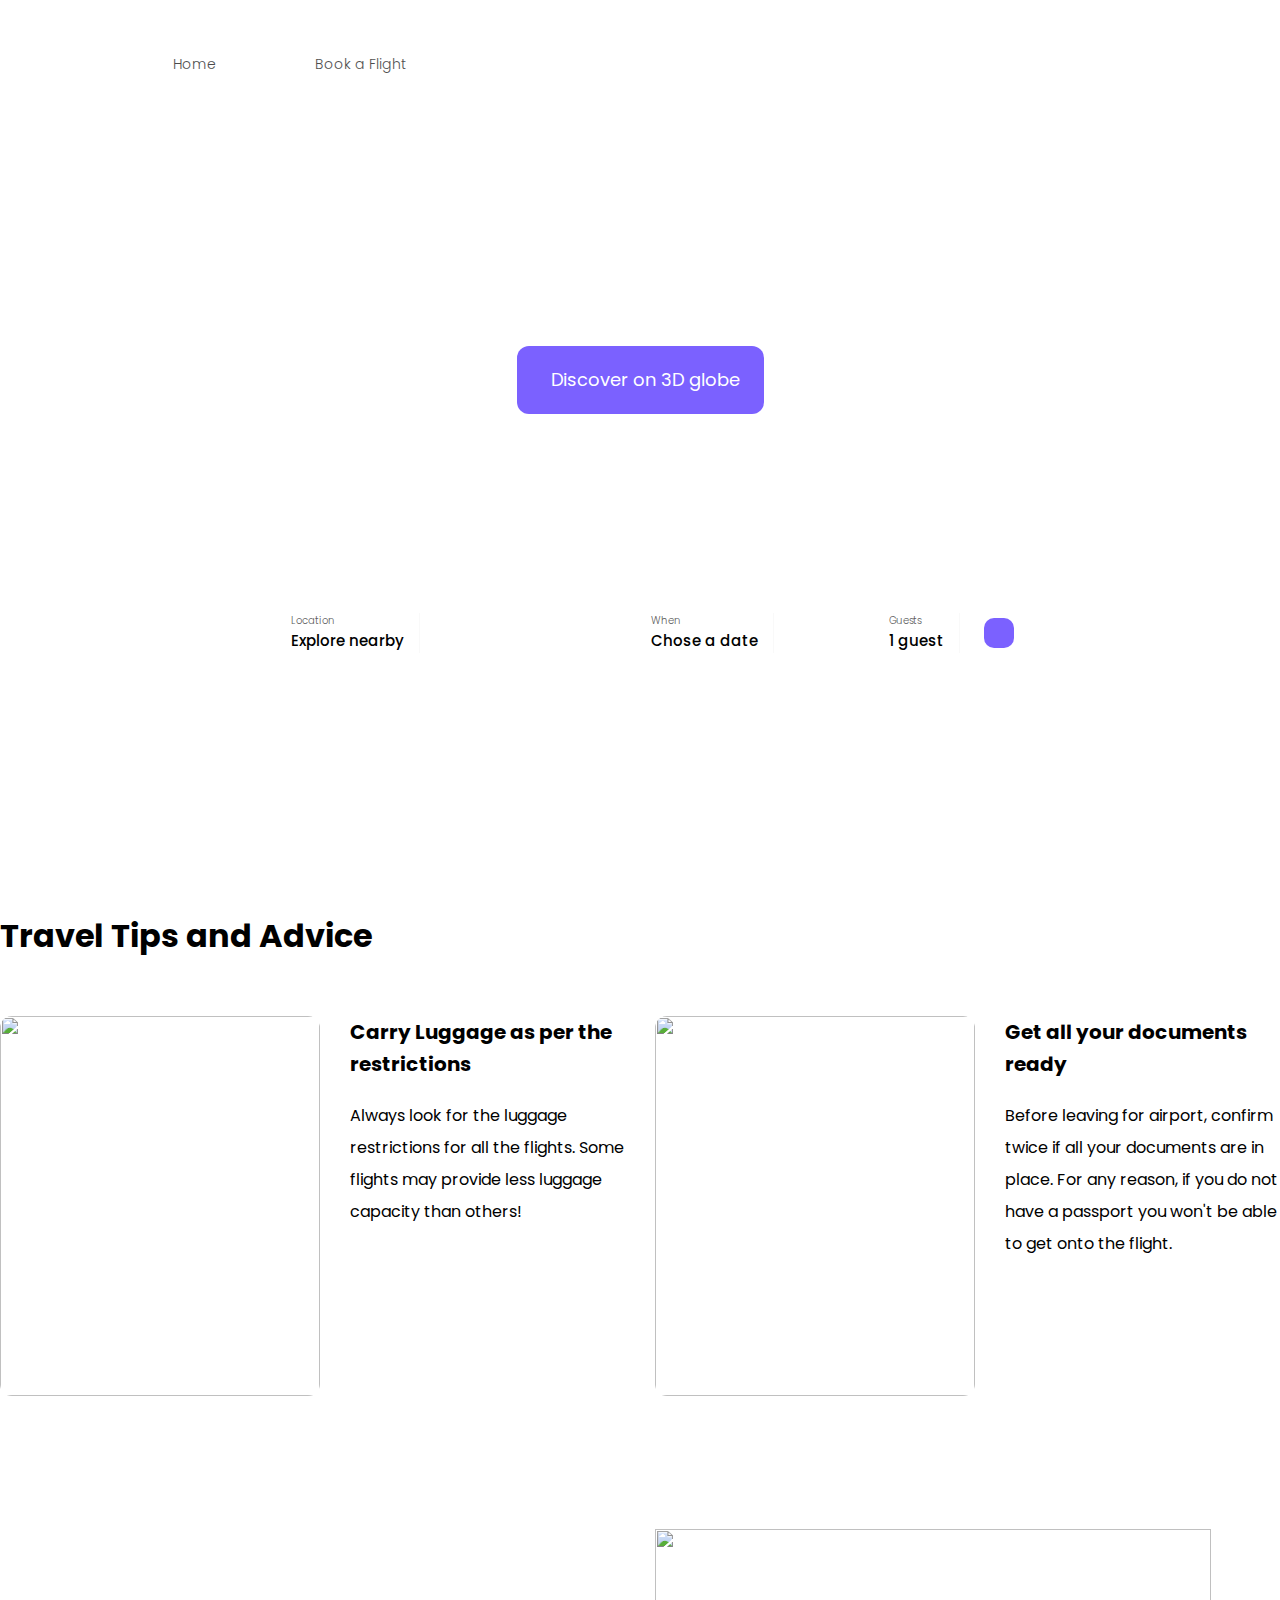
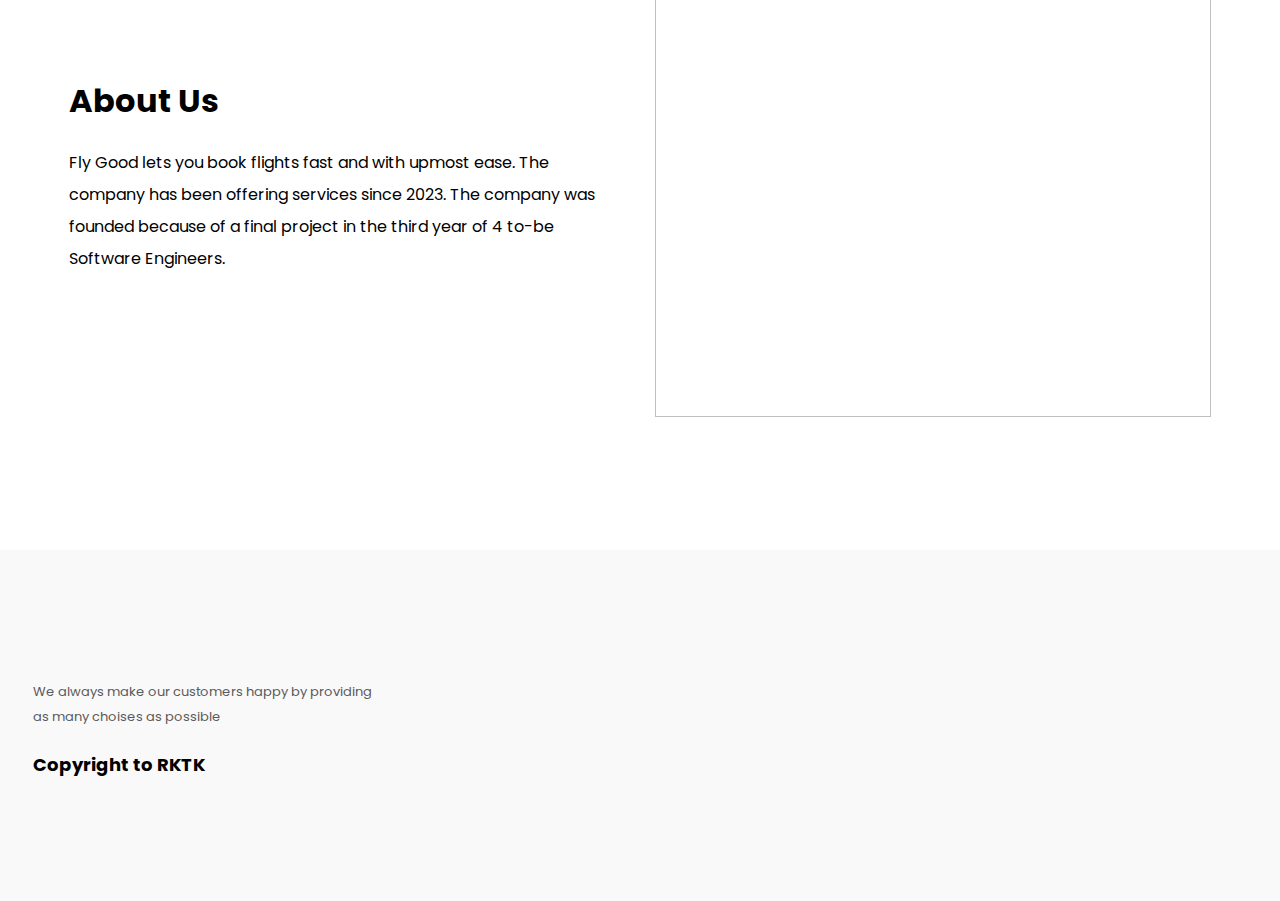
==== src/main/resources/templates/index.html @ ab4e54de "Add files via upload" ====
<!DOCTYPE html>
<html lang="en">
  <head>
    <meta charset="UTF-8" />
    <meta http-equiv="X-UA-Compatible" content="IE=edge" />
    <meta name="viewport" content="width=device-width, initial-scale=1.0" />

    <!-- Css Stylesheet -->
    <link rel="stylesheet" href="style.css" />

    <!-- unicons -->
    <link
      rel="stylesheet"
      href="https://unicons.iconscout.com/release/v4.0.0/css/line.css"
    />

    <!-- favicon -->
    <link rel="icon" href="C:\Users\risha\Documents\Ontario Tech University\Year 3\Software_Quality_Project\Deliverable_2\Favicon.png" />

    <!-- script tag -->
    <script defer src="/JS/script.js"></script>

    <!-- ScrollReveal -->
    <script src="https://unpkg.com/scrollreveal"></script>

    <!-- swiper js -->
    <link
      rel="stylesheet"
      href="https://unpkg.com/swiper@8/swiper-bundle.min.css"
    />
    <script src="https://unpkg.com/swiper@8/swiper-bundle.min.js"></script>

    <!-- Title -->
    <title>Fly Good</title>
  </head>
  <body>
    <!-- Showcase -->
    <main class="main" id="home">
      <!-- Header -->
      <header class="header">

        <!-- navbar -->
        <nav class="navbar">
          <ul class="navlists">
            <li class="navlist"><a href="#home">Home</a></li>
            <li class="navlist"><a href="#restaurants">Book a Flight</a></li> <!-- Change href -->
        </nav>
      </header>

      <!-- showcase-content -->
      <div class="showcase-content">
        <h1>Discover the most engaging places</h1>
        <a href="https://earth.google.com/web/" target="_blank" class="showcase-button">
          <img src="C:\Users\risha\Documents\Ontario Tech University\Year 3\Software_Quality_Project\Deliverable_2\globe.png" alt="" /> Discover on 3D globe</a
        >
      </div>

      <!-- showcase-search -->
      <div class="showcase-search">
        <div class="filters">
          <div class="filter">
            <div class="search-icon">
              <img src="C:\Users\risha\Documents\Ontario Tech University\Year 3\Software_Quality_Project\Deliverable_2\location.png" alt="" />
            </div>
            <div class="search-text">
              <h4>Location</h4>
              <h2>Explore nearby </h2>
            </div>
          </div>
          <div class="filter">
          </div>
          <div class="filter">
            <div class="search-icon">
              <img src="C:\Users\risha\Documents\Ontario Tech University\Year 3\Software_Quality_Project\Deliverable_2\calendar.png" alt="" />
            </div>
            <div class="search-text">
              <h4>When</h4>
              <h2>Chose a date</h2>
            </div>
          </div>
          <div class="filter">
            <div class="search-icon">
              <img src="C:\Users\risha\Documents\Ontario Tech University\Year 3\Software_Quality_Project\Deliverable_2\guest.png"alt="" />
            </div>
            <div class="search-text">
              <h4>Guests</h4>
              <h2>1 guest</h2>
            </div>
          </div>
        </div>
        <div class="search-button-icon">
          <img src="C:\Users\risha\Documents\Ontario Tech University\Year 3\Software_Quality_Project\Deliverable_2\search.svg" alt="" />
        </div>
      </div>
    </main>
  

    <!-- Tours/Travel -->
    <section id="tours">
      <div class="container">
        <div class="title-container">
          <h2 class="section-title"> Travel Tips and Advice</h2>
        </div>
        <div class="tours-cards">

          <div class="tours-card">
            <div class="tour-img">
              <img src="C:\Users\risha\Documents\Ontario Tech University\Year 3\Software_Quality_Project\Deliverable_2\luggage.jpg" alt="" width="320" height="380">
            </div>
            <div class="tours-card-content">
              <div class="tours-card-contents-text">
                <h3>Carry Luggage as per the restrictions</h3>
                <p>Always look for the luggage restrictions for all the flights. Some flights may provide less luggage capacity than others!</p>
              </div>
            </div>
          </div>

          <div class="tours-card">
            <div class="tour-img">
              <img src="C:\Users\risha\Documents\Ontario Tech University\Year 3\Software_Quality_Project\Deliverable_2\passport.jpg" alt="" width="320" height="380">
            </div>
            <div class="tours-card-content">
              <div class="tours-card-contents-text">
                <h3>Get all your documents ready</h3>
                <p>Before leaving for airport, confirm twice if all your documents are in place. For any reason, if you do not have a passport you won't be able to get onto the flight. </p>
              </div>
            </div>
          </div>
        </div>
      </div>
    </section>


    <!-- about -->
    <section id="About">
      <div class="about-content">
        <h2>About Us</h2>
        <p>
          Fly Good lets you book flights fast and with upmost ease. The company has been offering services since 2023. The company was founded because of a final project in the third year of 4 to-be Software Engineers.
        </p>
      </div>

      <div class="about-img">
        <img src="C:\Users\risha\Documents\Ontario Tech University\Year 3\Software_Quality_Project\Deliverable_2\About.jpg"alt="" width="556" height="488">
      </div>
    </section>

    <!-- footer -->
    <footer>
      <div class="container">
        <div class="footer-sections">
          <div class="footer-section">
            <p>We always make our customers happy by providing as many choises as possible</p>
            <h3>Copyright to RKTK</h3>
          </div>
        </div>
      </div>
    </footer>
  </body>
</html>
---- src/main/resources/templates/style.css ----
/* Fonts */
@import url('https://fonts.googleapis.com/css2?family=Poppins:ital,wght@0,100;0,200;0,300;0,400;0,500;0,600;0,700;0,800;0,900;1,100;1,200;1,300;1,400;1,500;1,600;1,700;1,800;1,900&display=swap');

/* Fonts Family */
/* font-family: 'Poppins', sans-serif; */

/* variables */

:root {
  /* color palate */
  --primary-color: #7b61ff;
  --secondary-color: #f6f4ff;
  --footer-color: #f9f9f9;

  /* font size & weight */
  --title-font-size: 3.2rem;
  --small-font-size: 1.3rem;
  --h2-font-weight: 600;

  /* card-gap */
  --card--gap: 3.2rem;

  --conatiner--size: 73%;
}

/* variable Class */
.section-title {
  font-size: var(--title-font-size);
  margin-bottom: 6.4rem;
  font-weight: 700;
  margin-top: 12rem;
}

.container {
  max-width: 1378px;
  margin: auto;
}

.section-button {
  font-size: 1.6rem;
  margin-top: 4.5rem;
  display: flex;
  flex-direction: row;
  justify-content: center;
  align-items: center;
  padding: 10px;
  gap: 4px;
  width: 105px;
  height: 44px;
  background: #f6f4ff;
  border-radius: 12px;
  cursor: pointer;
  /* margin-left: -6rem; */
}

/* reset */
* {
  margin: 0;
  padding: 0;
  box-sizing: border-box;
}

html {
  scroll-behavior: smooth;
  font-size: 10px;
}

body {
  font-family: 'Poppins', sans-serif;
  line-height: 3.2rem;
  overflow-x: hidden;
}

ul,
li {
  list-style: none;
}
a {
  text-decoration: none;
  color: white;
}

img {
  object-fit: cover;
}

/* main */

.main {
  background: url(/Imgs/Showcase\ Cover.png) no-repeat center center/cover;
  min-height: 800px;
  border-radius: 0 0 50px 50px;
}

/* headEr */
.header {
  color: #fff;
  max-width: var(--conatiner--size);
  margin: auto;
  display: grid;
  grid-template-columns: 1fr 2fr 1fr;
  justify-content: center;
  align-items: center;
  padding-top: 4.8rem;
  margin-bottom: 160px;
}

/* NAVIGATIONS */
.navlists {
  display: flex;
  justify-content: space-between;
  align-items: center;
  font-size: 1.4rem;
  font-weight: 300;
}
.navlists a {
  opacity: 0.7;
  color: black;
}
.navlists a:hover {
  opacity: 1;
  color: black;
}

/* USER/LOGIN */

.user-profile {
  display: flex;
  justify-content: flex-end;
  align-items: center;
  gap: 1rem;
}

.user-profile h2 {
  font-weight: 600;
  display: flex;
  flex-direction: column;
  justify-content: center;
  line-height: 2.1rem;
  align-items: flex-end;
  font-size: 1.4rem;
}
.hello {
  opacity: 0.7;
}

.profile-pic {
  width: 48px;
  height: 48px;
}
.profile-pic img {
  border-radius: 50%;
  width: 100%;
}

/* showcase CONTENT */
.showcase-content {
  text-align: center;
  color: #fff;
  font-size: 25px;
}
.showcase-content h1 {
  margin-bottom: 42px;
}
.showcase-content a {
  text-align: center;
  font-size: 1.8rem;
  margin-top: 32px;
  display: inline-flex;
  justify-content: space-between;
  align-items: center;
  gap: 1rem;
  background: var(--primary-color);
  padding: 1.8rem 2.4rem;
  border-radius: 1.2rem;
}

.showcase-content a:hover {
  background: var(--primary-color);
  opacity: 0.9;
}

.showcase-search {
  width: 60%;
  margin: auto;
  display: flex;
  align-items: center;
  background-color: white;
  justify-content: space-between;
  padding: 1.5rem 2rem;
  padding-right: 1rem;
  border-radius: 12px;
  margin-top: 184px;
}

.filters {
  display: flex;
  /* justify-content: space-between; */
  align-items: center;
  flex-shrink: 10px;
  flex: 10;
  gap: 10rem;
}

.filter {
  justify-content: space-between;
  align-items: center;
  display: flex;
  line-height: 1.6;
  gap: 1.5rem;
  border-right: 1px solid rgba(194, 193, 193, 0.1);
  padding-right: 1.5rem;
}
.filter h4 {
  color: #5b5b5b;
  font-weight: 300;
}
.filter h2 {
  font-weight: 500;
}
.search-button-icon {
  display: flex;
  justify-content: center;
  align-items: center;
  background-color: var(--primary-color);
  padding: 1.5rem;
  border-radius: 10px;
}
.search-button-icon:hover {
  cursor: pointer;
  opacity: 0.8;
}

/* destination */
.destinations-cards {
  display: flex;
  justify-content: space-between;
  align-items: center;
  font-size: 1.6rem;
}

.destination-card h5 {
  font-size: 1.6rem;
  font-weight: 500;
}
.destination-card h6 {
  font-weight: 400;
  font-size: 1.3rem;
  line-height: 19.5px;
}

.destination-card img {
  object-fit: cover;
  border-radius: 10px;
}

/* HOTELS */
.hotel-restaurants {
  transition: 3s;
}

.title-container {
  display: flex;
  align-items: center;
  justify-content: space-between;
}

.hotel-card {
  display: grid;
  grid-template-columns: 1fr 1fr 1fr 1fr;
  justify-content: space-between;
  align-items: center;
  gap: 3rem;
  transition: 0.3s;
}

.hotel-cards {
  position: relative;
  border-radius: 12px;
}
.hotel-cards img {
  border-radius: 12px;
}
.hotel-cards h5 {
  font-weight: 500;
  font-size: 1.6rem;
}

.hotel-cards h6 {
  font-weight: 400;
  font-size: 1.3rem;
  line-height: 19.5px;
  display: inline-flex;
  justify-content: space-between;
  align-items: center;
  gap: 1rem;
  margin-top: 1rem;
}

.ratings {
  position: absolute;
  bottom: 1px;
  right: 0;
}

.off {
  display: none;
}

.on {
  display: block;
}

/* tour/travel */
.tours-cards h3 {
  font-size: 2rem;
}
.tours-cards {
  display: flex;
  gap: 3rem;
}

.tours-card {
  display: flex;
  gap: 3rem;
  flex: 1;
}

.tours-card-content {
  display: flex;
  flex-direction: column;
  justify-content: space-between;
  font-size: 1.6rem;
}

.tours-card-content-icons {
  display: flex;
  gap: 3rem;
  margin-top: 6rem;
}
.tours-card-content-icons h6 {
  display: inline-flex;
  justify-content: space-between;
  align-items: center;
  gap: 0.6rem;
  font-size: 12px;
  color: #878787;
}
.tours-card-contents-text p {
  margin-top: 2rem;
}

.tours-card img {
  border-radius: 12px;
}

/* activities */

.activities-cards {
  display: flex;
  justify-content: space-between;
  align-items: center;
}
.activities-cards img {
  border-radius: 12px;
}
.activities-cards h4 {
  font-size: 1.6rem;
}

/* about */

#About {
  display: flex;
  justify-content: center;
  margin-top: 120px;
  align-items: center;
  gap: 3rem;
}
#About h2 {
  font-size: var(--title-font-size);
}
#About p {
  width: 556px;
  font-size: 1.6rem;
  margin-top: 3rem;
}
#About .section-button {
  width: 130px;
}


/* footer */
footer {
  background: var(--footer-color);
  padding-top: 120px;
  padding-bottom: 120px;
  margin-top: 120px;
}

.footer-sections {
  display: grid;
  grid-template-columns: 3fr 1fr 1fr 1fr 3fr;
  /* align-items: center;  */
  justify-content: space-between;
}
.footer-sections ul {
  margin-top: 2rem;
}
.footer-section p {
  font-size: 1.3rem;
  width: 354px;
  line-height: 1.9;
  margin-block: 1rem 2rem;
  color: #5b5b5b;
}
.footer-section a {
  color: #5b5b5b;
  font-size: 1.3rem;
}
.footer-section h3 {
  font-size: 1.8rem;
}

.footer-social-icons {
  display: flex;
  gap: 3rem;
}

.footer-section:last-child {
  margin-left: auto;
  margin-right: 4rem;
  display: flex;
  flex-direction: column;
  align-items: flex-start;
}
.footer-section:last-child form {
  display: flex;
  justify-content: center;
  align-items: center;
  margin-top: 2rem;
}
.footer-section:last-child label {
  display: flex;
  flex-direction: column;
  justify-content: center;
  line-height: 1.2;
  background-color: #fff;
  color: #5b5b5b;
  padding-left: 5px;
}

.footer-section:last-child input {
  border: none;
  outline: none;
  margin-top: 0.5rem;
  font-size: 1.6rem;
  color: black;
  background-color: white;
}

.footer-section:last-child img {
  margin-right: 1rem;
}
.form-section {
  display: flex;
  justify-content: center;
  line-height: 1.2;
  background-color: #fff;
  align-items: center;
  font-size: 1.4rem;
  padding: 1rem 2rem;
  padding-right: 3rem;
  border-radius: 12px;
}
.footer-section:last-child button {
  outline: none;
  border: none;
  background-color: var(--primary-color);
  display: flex;
  justify-content: center;
  align-items: center;
  margin-left: 2rem;
  padding: 2rem;
  border-radius: 12px;
  cursor: pointer;
}
.footer-section:last-child button img {
  margin-right: 0;
}

/* scrollbar */
/* width */
::-webkit-scrollbar {
  width: 10px;
}

/* Track */
::-webkit-scrollbar-track {
  background: #242323;
  /* display: none; */
}

/* Handle */
::-webkit-scrollbar-thumb {
  background: #888;
  border-radius: 100px;
  border: 0.5px solid#242323 ;
  width: 5px;

}

/* Handle on hover */
::-webkit-scrollbar-thumb:hover {
  background: #555;
}

.toggleOn
{
  display: none;
}

.toggleClose
{
  display: none;
}
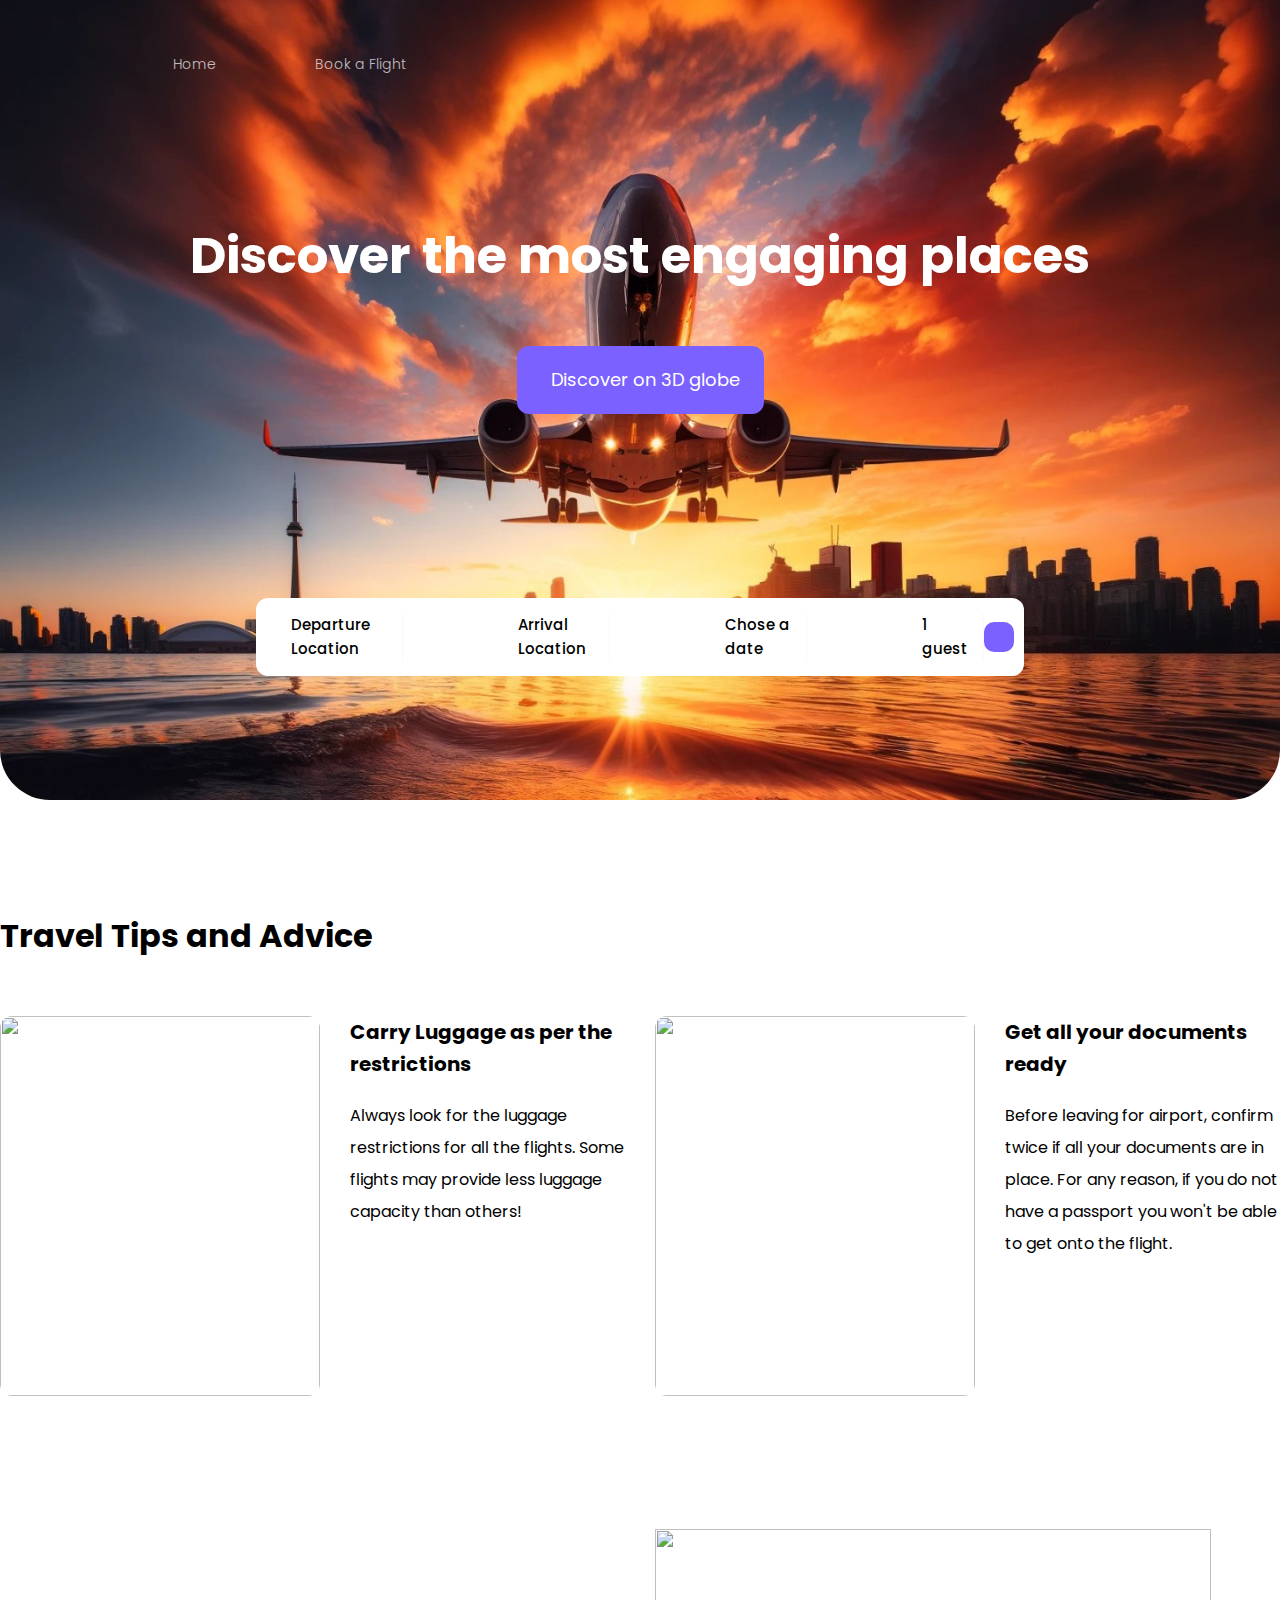
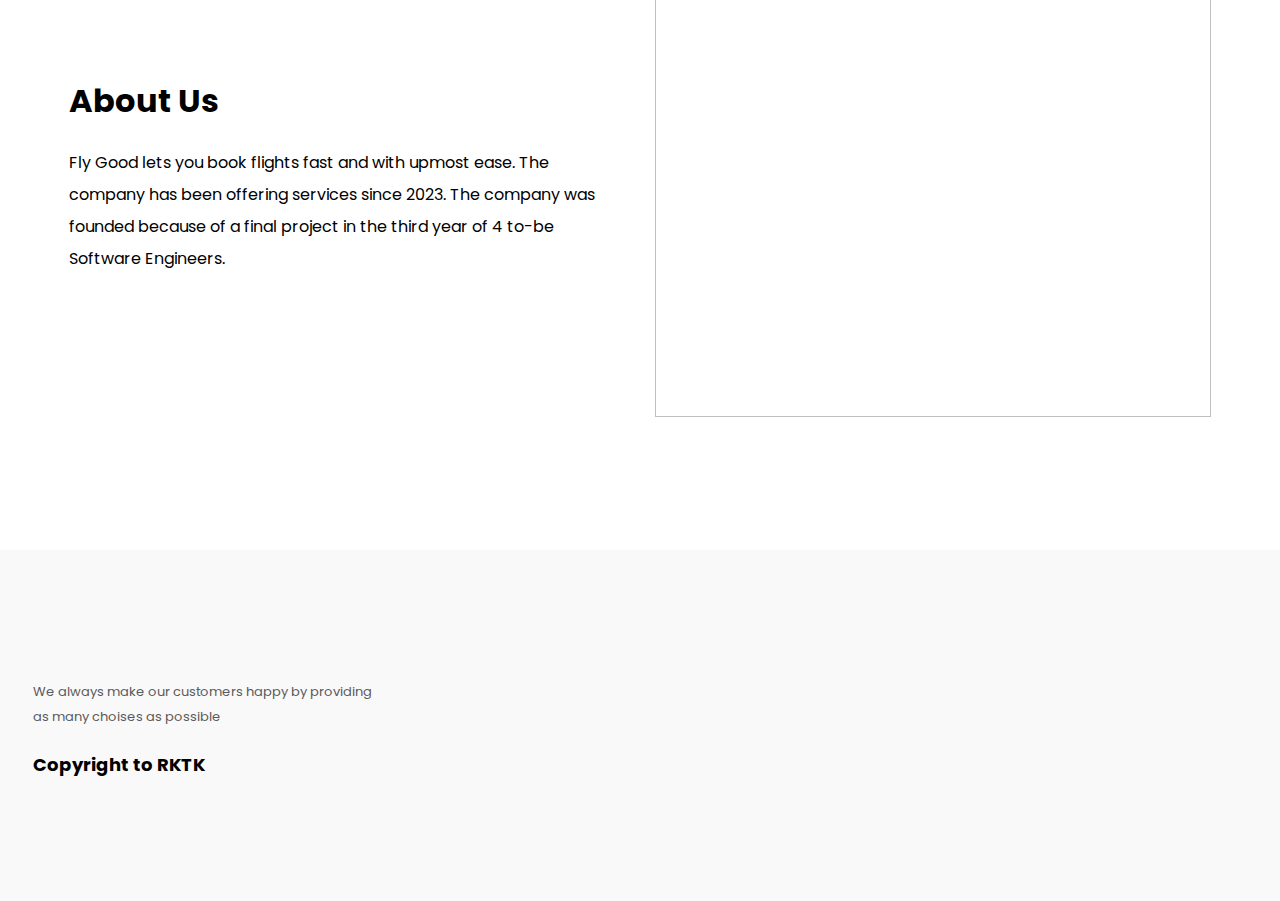
==== commit b188ae26: "Add files via upload" ====
--- a/src/main/resources/templates/index.html
+++ b/src/main/resources/templates/index.html
@@ -43,7 +43,7 @@
         <nav class="navbar">
           <ul class="navlists">
             <li class="navlist"><a href="#home">Home</a></li>
-            <li class="navlist"><a href="#restaurants">Book a Flight</a></li> <!-- Change href -->
+            <li class="navlist"><a href="flights">Book a Flight</a></li> <!-- Change href -->
         </nav>
       </header>
 
@@ -63,18 +63,25 @@
               <img src="C:\Users\risha\Documents\Ontario Tech University\Year 3\Software_Quality_Project\Deliverable_2\location.png" alt="" />
             </div>
             <div class="search-text">
-              <h4>Location</h4>
-              <h2>Explore nearby </h2>
+              
+              <h2>Departure Location </h2>
             </div>
           </div>
           <div class="filter">
+            <div class="search-icon">
+              <img src="C:\Users\risha\Documents\Ontario Tech University\Year 3\Software_Quality_Project\Deliverable_2\location.png" alt="" />
+            </div>
+            <div class="search-text">
+              
+              <h2>Arrival Location</h2>
+            </div>
           </div>
           <div class="filter">
             <div class="search-icon">
               <img src="C:\Users\risha\Documents\Ontario Tech University\Year 3\Software_Quality_Project\Deliverable_2\calendar.png" alt="" />
             </div>
             <div class="search-text">
-              <h4>When</h4>
+              
               <h2>Chose a date</h2>
             </div>
           </div>
@@ -83,7 +90,7 @@
               <img src="C:\Users\risha\Documents\Ontario Tech University\Year 3\Software_Quality_Project\Deliverable_2\guest.png"alt="" />
             </div>
             <div class="search-text">
-              <h4>Guests</h4>
+              
               <h2>1 guest</h2>
             </div>
           </div>
--- a/src/main/resources/templates/style.css
+++ b/src/main/resources/templates/style.css
@@ -87,7 +87,7 @@
 /* main */
 
 .main {
-  background: url(/Imgs/Showcase\ Cover.png) no-repeat center center/cover;
+  background: url(coverimg.jpg) no-repeat center center/cover;
   min-height: 800px;
   border-radius: 0 0 50px 50px;
 }
@@ -115,11 +115,9 @@
 }
 .navlists a {
   opacity: 0.7;
-  color: black;
 }
 .navlists a:hover {
   opacity: 1;
-  color: black;
 }
 
 /* USER/LOGIN */
@@ -515,6 +513,7 @@
   background: #555;
 }
 
+/* */
 .toggleOn
 {
   display: none;
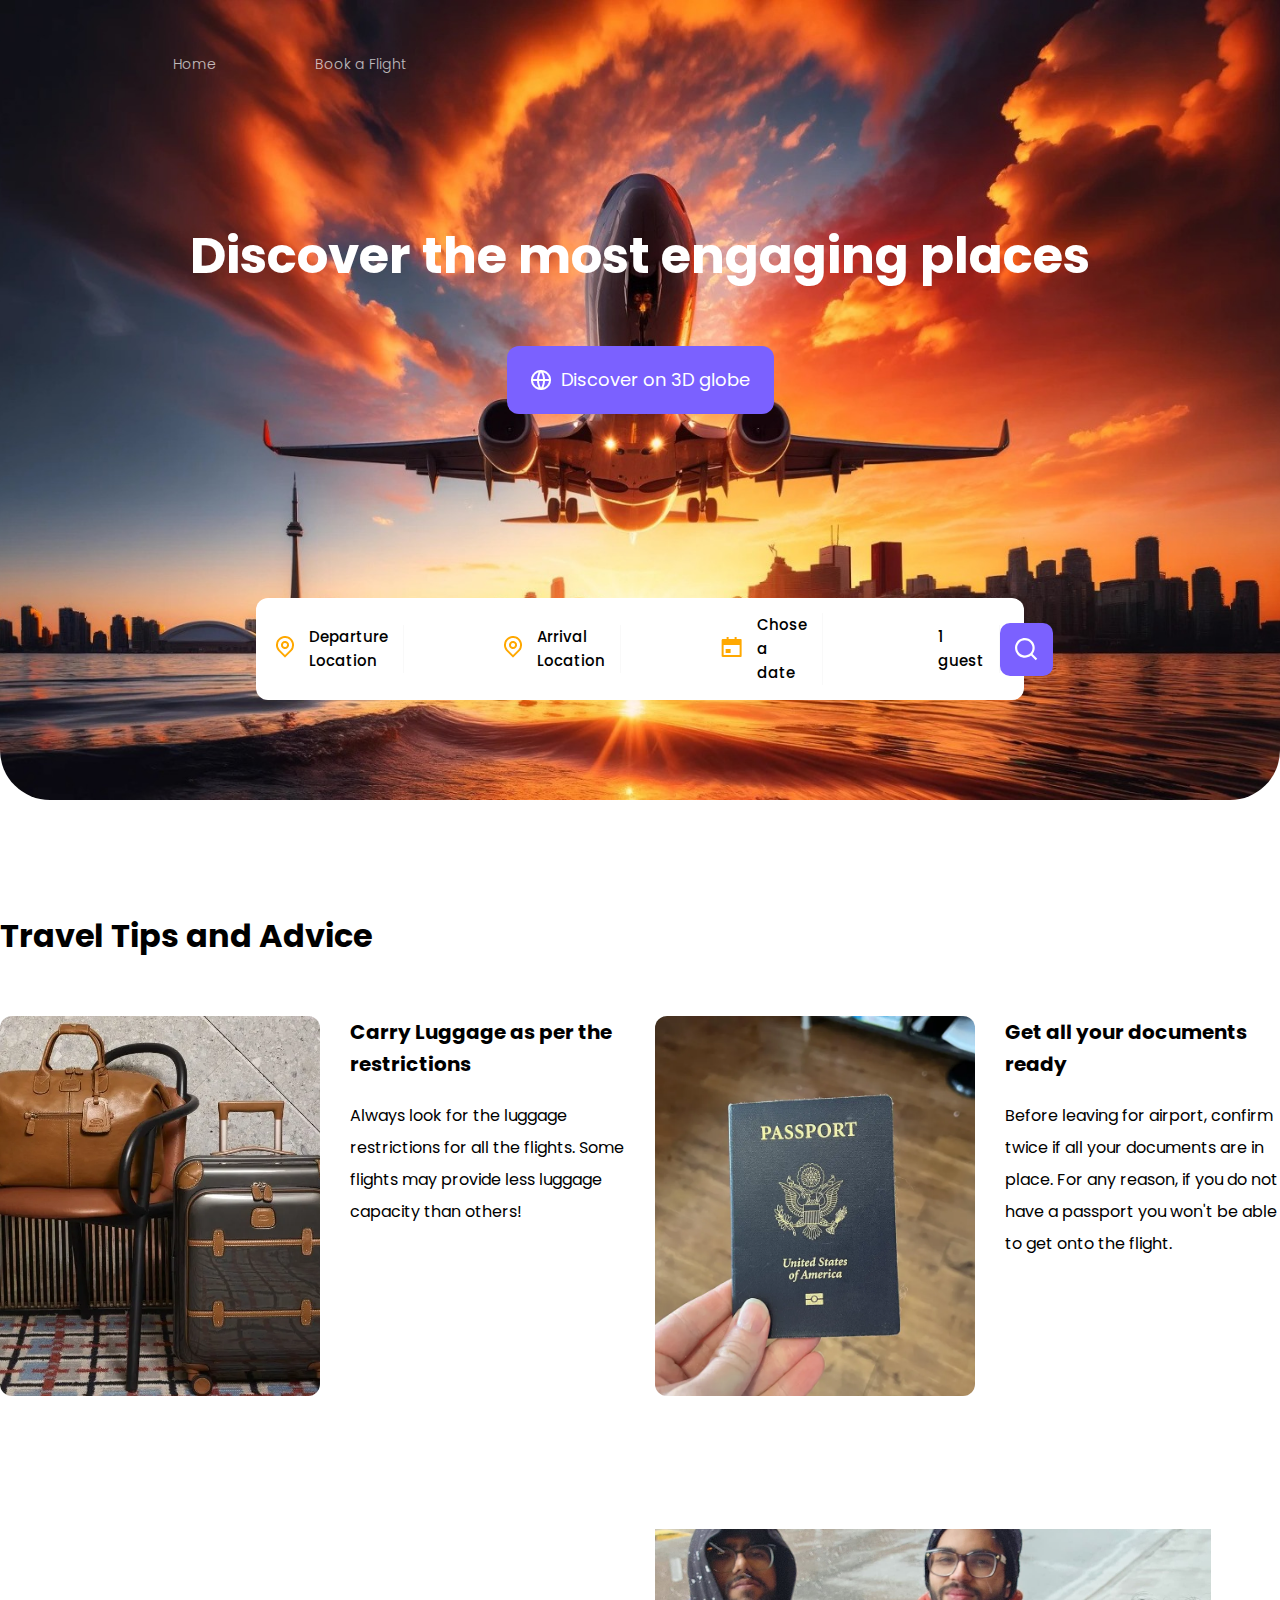
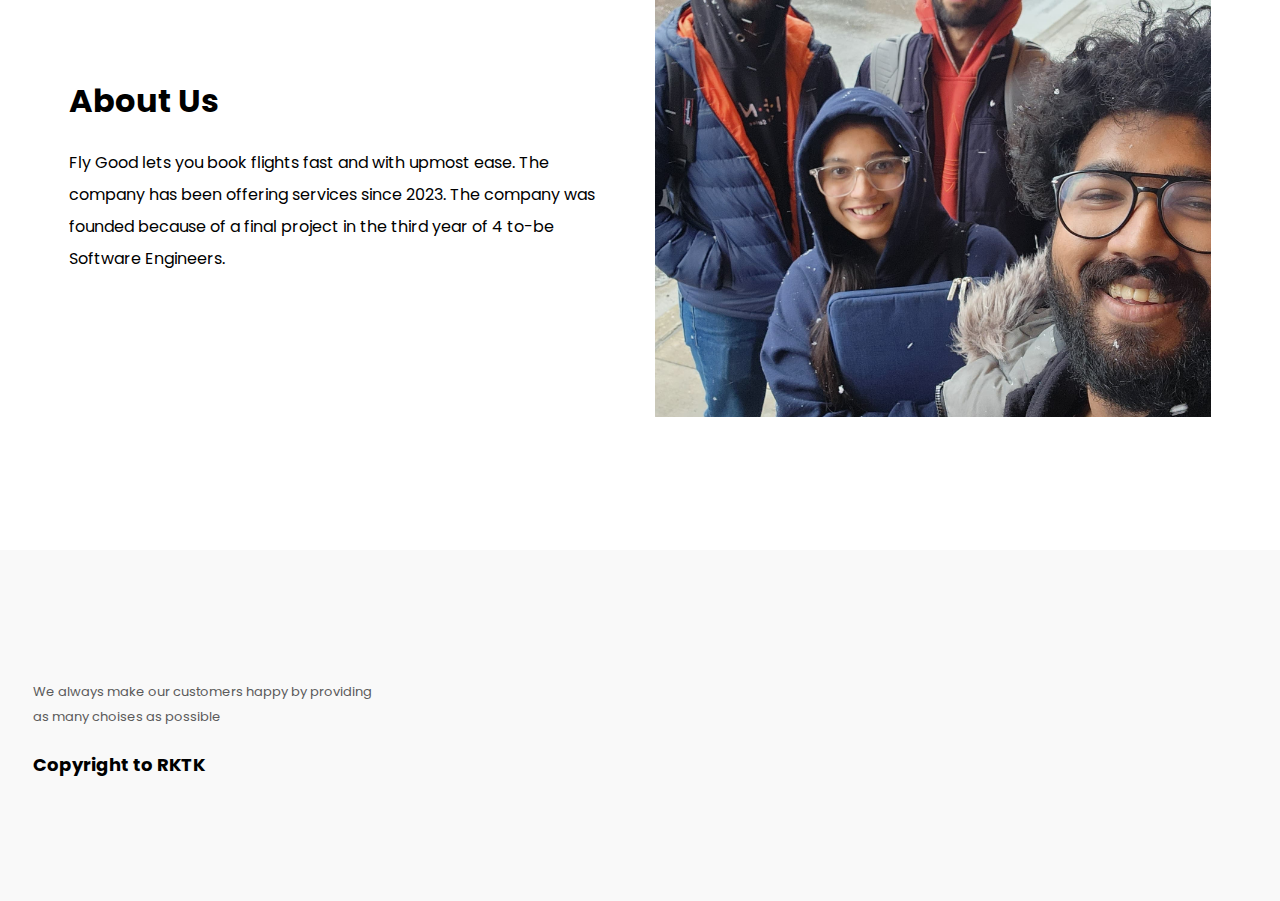
==== commit d6fc5916: "Update index.html" ====
--- a/src/main/resources/templates/index.html
+++ b/src/main/resources/templates/index.html
@@ -15,7 +15,7 @@
     />
 
     <!-- favicon -->
-    <link rel="icon" href="C:\Users\risha\Documents\Ontario Tech University\Year 3\Software_Quality_Project\Deliverable_2\Favicon.png" />
+    <link rel="icon" href="Favicon.png" />
 
     <!-- script tag -->
     <script defer src="/JS/script.js"></script>
@@ -43,7 +43,7 @@
         <nav class="navbar">
           <ul class="navlists">
             <li class="navlist"><a href="#home">Home</a></li>
-            <li class="navlist"><a href="flights">Book a Flight</a></li> <!-- Change href -->
+            <li class="navlist"><a href="flights">Book a Flight</a></li> 
         </nav>
       </header>
 
@@ -51,7 +51,7 @@
       <div class="showcase-content">
         <h1>Discover the most engaging places</h1>
         <a href="https://earth.google.com/web/" target="_blank" class="showcase-button">
-          <img src="C:\Users\risha\Documents\Ontario Tech University\Year 3\Software_Quality_Project\Deliverable_2\globe.png" alt="" /> Discover on 3D globe</a
+          <img src="globe.png" alt="" /> Discover on 3D globe</a
         >
       </div>
 
@@ -60,7 +60,7 @@
         <div class="filters">
           <div class="filter">
             <div class="search-icon">
-              <img src="C:\Users\risha\Documents\Ontario Tech University\Year 3\Software_Quality_Project\Deliverable_2\location.png" alt="" />
+              <img src="location.png" alt="" />
             </div>
             <div class="search-text">
               
@@ -69,7 +69,7 @@
           </div>
           <div class="filter">
             <div class="search-icon">
-              <img src="C:\Users\risha\Documents\Ontario Tech University\Year 3\Software_Quality_Project\Deliverable_2\location.png" alt="" />
+              <img src="location.png" alt="" />
             </div>
             <div class="search-text">
               
@@ -78,7 +78,7 @@
           </div>
           <div class="filter">
             <div class="search-icon">
-              <img src="C:\Users\risha\Documents\Ontario Tech University\Year 3\Software_Quality_Project\Deliverable_2\calendar.png" alt="" />
+              <img src="calendar.png" alt="" />
             </div>
             <div class="search-text">
               
@@ -87,7 +87,7 @@
           </div>
           <div class="filter">
             <div class="search-icon">
-              <img src="C:\Users\risha\Documents\Ontario Tech University\Year 3\Software_Quality_Project\Deliverable_2\guest.png"alt="" />
+              <img src="\guest.png"alt="" />
             </div>
             <div class="search-text">
               
@@ -96,7 +96,7 @@
           </div>
         </div>
         <div class="search-button-icon">
-          <img src="C:\Users\risha\Documents\Ontario Tech University\Year 3\Software_Quality_Project\Deliverable_2\search.svg" alt="" />
+          <img src="search.svg" alt="" />
         </div>
       </div>
     </main>
@@ -112,7 +112,7 @@
 
           <div class="tours-card">
             <div class="tour-img">
-              <img src="C:\Users\risha\Documents\Ontario Tech University\Year 3\Software_Quality_Project\Deliverable_2\luggage.jpg" alt="" width="320" height="380">
+              <img src="luggage.jpg" alt="" width="320" height="380">
             </div>
             <div class="tours-card-content">
               <div class="tours-card-contents-text">
@@ -124,7 +124,7 @@
 
           <div class="tours-card">
             <div class="tour-img">
-              <img src="C:\Users\risha\Documents\Ontario Tech University\Year 3\Software_Quality_Project\Deliverable_2\passport.jpg" alt="" width="320" height="380">
+              <img src="passport.jpg" alt="" width="320" height="380">
             </div>
             <div class="tours-card-content">
               <div class="tours-card-contents-text">
@@ -148,7 +148,7 @@
       </div>
 
       <div class="about-img">
-        <img src="C:\Users\risha\Documents\Ontario Tech University\Year 3\Software_Quality_Project\Deliverable_2\About.jpg"alt="" width="556" height="488">
+        <img src="About.jpg"alt="" width="556" height="488">
       </div>
     </section>
 
@@ -164,4 +164,4 @@
       </div>
     </footer>
   </body>
-</html>+</html>
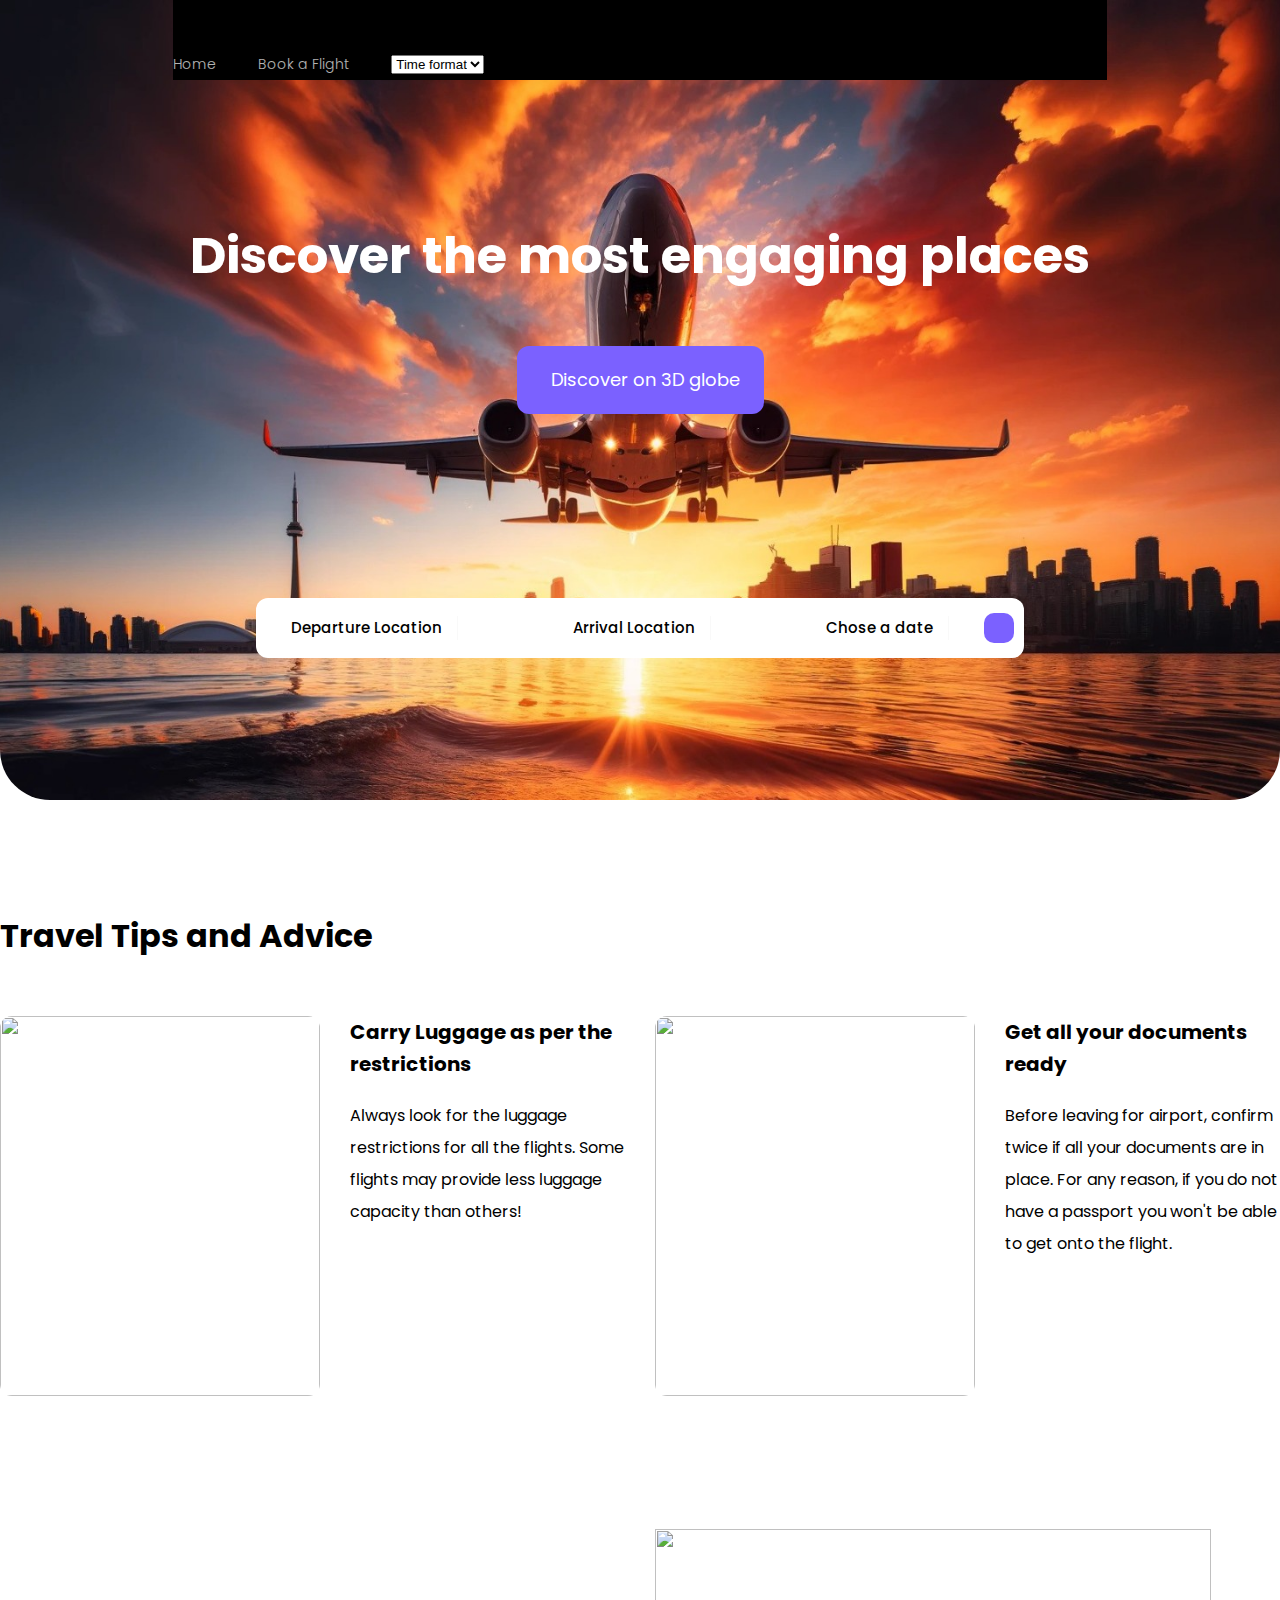
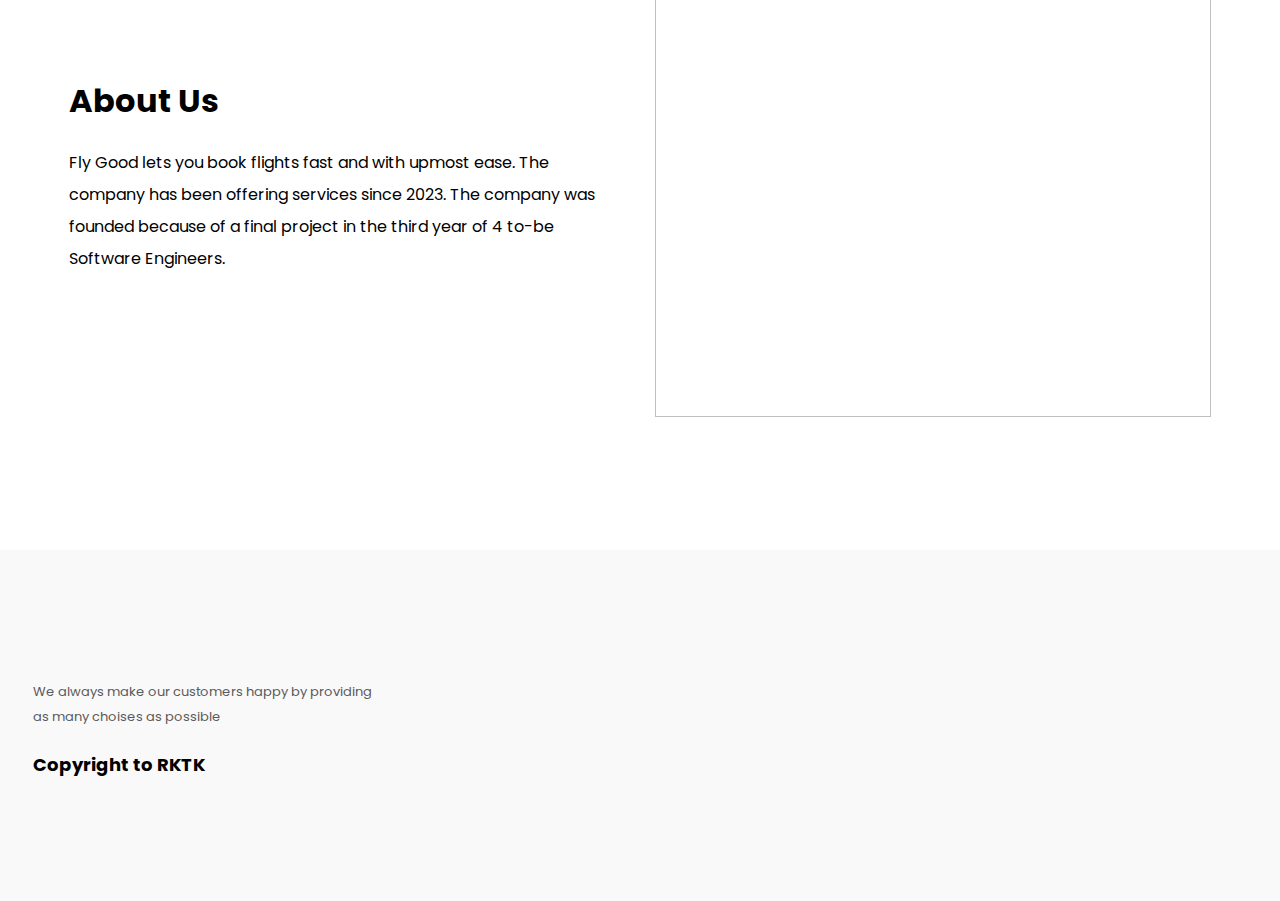
==== commit 8cfc3033: "Add files via upload" ====
--- a/src/main/resources/templates/index.html
+++ b/src/main/resources/templates/index.html
@@ -15,7 +15,7 @@
     />
 
     <!-- favicon -->
-    <link rel="icon" href="Favicon.png" />
+    <link rel="icon" href="C:\Users\risha\Documents\Ontario Tech University\Year 3\Software_Quality_Project\Deliverable_2\Favicon.png" />
 
     <!-- script tag -->
     <script defer src="/JS/script.js"></script>
@@ -41,17 +41,26 @@
 
         <!-- navbar -->
         <nav class="navbar">
-          <ul class="navlists">
-            <li class="navlist"><a href="#home">Home</a></li>
-            <li class="navlist"><a href="flights">Book a Flight</a></li> 
-        </nav>
+        <ul class="navlists">
+          <li class="navlist"><a href="index.html">Home</a></li>
+        <li class="navlist"><a href="flights">Book a Flight</a></li>
+            <!-- Time Format Dropdown -->
+            <li class="navlist">
+              <select class="form-select" id="timeFormatSelect">
+                <option value="" disabled selected>Time format</option> 
+                <option value="12-hour">12-hour</option>
+                <option value="24-hour">24-hour</option>
+            </select>
+          </li>
+        </ul>
+      </nav>
       </header>
 
       <!-- showcase-content -->
       <div class="showcase-content">
         <h1>Discover the most engaging places</h1>
         <a href="https://earth.google.com/web/" target="_blank" class="showcase-button">
-          <img src="globe.png" alt="" /> Discover on 3D globe</a
+          <img src="C:\Users\risha\Documents\Ontario Tech University\Year 3\Software_Quality_Project\Deliverable_2\globe.png" alt="" /> Discover on 3D globe</a
         >
       </div>
 
@@ -60,7 +69,7 @@
         <div class="filters">
           <div class="filter">
             <div class="search-icon">
-              <img src="location.png" alt="" />
+              <img src="C:\Users\risha\Documents\Ontario Tech University\Year 3\Software_Quality_Project\Deliverable_2\location.png" alt="" />
             </div>
             <div class="search-text">
               
@@ -69,7 +78,7 @@
           </div>
           <div class="filter">
             <div class="search-icon">
-              <img src="location.png" alt="" />
+              <img src="C:\Users\risha\Documents\Ontario Tech University\Year 3\Software_Quality_Project\Deliverable_2\location.png" alt="" />
             </div>
             <div class="search-text">
               
@@ -78,25 +87,16 @@
           </div>
           <div class="filter">
             <div class="search-icon">
-              <img src="calendar.png" alt="" />
+              <img src="C:\Users\risha\Documents\Ontario Tech University\Year 3\Software_Quality_Project\Deliverable_2\calendar.png" alt="" />
             </div>
             <div class="search-text">
               
               <h2>Chose a date</h2>
             </div>
           </div>
-          <div class="filter">
-            <div class="search-icon">
-              <img src="\guest.png"alt="" />
-            </div>
-            <div class="search-text">
-              
-              <h2>1 guest</h2>
-            </div>
-          </div>
         </div>
         <div class="search-button-icon">
-          <img src="search.svg" alt="" />
+          <img src="C:\Users\risha\Documents\Ontario Tech University\Year 3\Software_Quality_Project\Deliverable_2\search.svg" alt="" />
         </div>
       </div>
     </main>
@@ -112,7 +112,7 @@
 
           <div class="tours-card">
             <div class="tour-img">
-              <img src="luggage.jpg" alt="" width="320" height="380">
+              <img src="C:\Users\risha\Documents\Ontario Tech University\Year 3\Software_Quality_Project\Deliverable_2\luggage.jpg" alt="" width="320" height="380">
             </div>
             <div class="tours-card-content">
               <div class="tours-card-contents-text">
@@ -124,7 +124,7 @@
 
           <div class="tours-card">
             <div class="tour-img">
-              <img src="passport.jpg" alt="" width="320" height="380">
+              <img src="C:\Users\risha\Documents\Ontario Tech University\Year 3\Software_Quality_Project\Deliverable_2\passport.jpg" alt="" width="320" height="380">
             </div>
             <div class="tours-card-content">
               <div class="tours-card-contents-text">
@@ -148,7 +148,7 @@
       </div>
 
       <div class="about-img">
-        <img src="About.jpg"alt="" width="556" height="488">
+        <img src="C:\Users\risha\Documents\Ontario Tech University\Year 3\Software_Quality_Project\Deliverable_2\About.jpg"alt="" width="556" height="488">
       </div>
     </section>
 
@@ -163,5 +163,50 @@
         </div>
       </div>
     </footer>
+
+      <script>
+    document.addEventListener('DOMContentLoaded', function() {
+      // Event listener for time format select change
+      document.getElementById('timeFormatSelect').addEventListener('change', function(event) {
+        setTimeFormat(event.target.value);
+      });
+    });
+
+    // Function to set the time format
+    function setTimeFormat(format) {
+      // Get all elements with class 'time' (assuming you have time elements with this class)
+      var timeElements = document.querySelectorAll('.time');
+
+      // Loop through each time element and update the format
+      timeElements.forEach(function(element) {
+        if (format === '12-hour') {
+          // Change the time format to 12-hour
+          element.textContent = convertTo12HourFormat(element.textContent);
+        } else if (format === '24-hour') {
+          // Change the time format to 24-hour
+          element.textContent = convertTo24HourFormat(element.textContent);
+        }
+      });
+    }
+
+    // Function to convert time to 12-hour format
+    function convertTo12HourFormat(time) {
+      var [hours, minutes] = time.split(':');
+      var period = hours >= 12 ? 'PM' : 'AM';
+      hours = hours % 12 || 12; // Convert hours to 12-hour format
+      return hours + ':' + minutes + ' ' + period;
+    }
+
+    // Function to convert time to 24-hour format
+    function convertTo24HourFormat(time) {
+      var [hours, minutes, period] = time.split(/:|\s/); // Split by colon or space
+      hours = parseInt(hours);
+      if (period === 'PM') {
+        hours += 12; // Add 12 hours for PM times
+      }
+      return hours.toString().padStart(2, '0') + ':' + minutes;
+    }
+  </script>
+
   </body>
-</html>
+</html>--- a/src/main/resources/templates/style.css
+++ b/src/main/resources/templates/style.css
@@ -94,15 +94,16 @@
 
 /* headEr */
 .header {
-  color: #fff;
+  color: white;
   max-width: var(--conatiner--size);
   margin: auto;
   display: grid;
-  grid-template-columns: 1fr 2fr 1fr;
+  grid-template-columns: 2fr 2fr 2fr;
   justify-content: center;
   align-items: center;
   padding-top: 4.8rem;
   margin-bottom: 160px;
+  background-color: black;
 }
 
 /* NAVIGATIONS */
